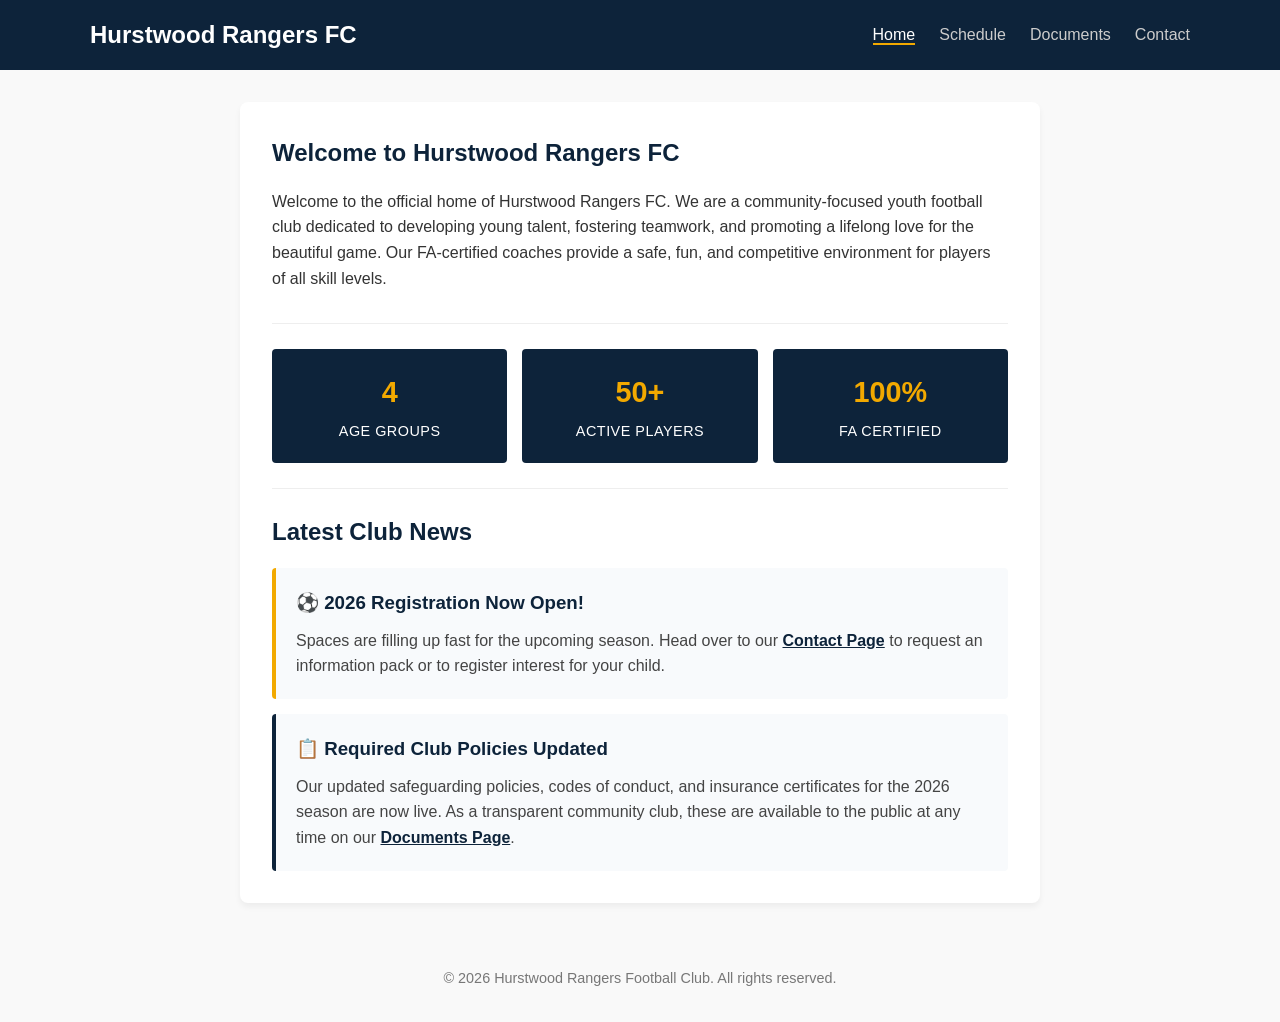
==== index.html @ cb25db28 "first commit" ====
<!DOCTYPE html>
<html lang="en">
<head>
    <meta charset="UTF-8">
    <meta name="viewport" content="width=device-width, initial-scale=1.0">
    <title>Home | Hurstwood Rangers FC</title>
    <link rel="stylesheet" href="style.css">
</head>
<body>

    <header>
        <nav>
            <div class="logo">Hurstwood Rangers FC</div>
            <ul class="nav-links">
                <li><a href="index.html" class="active">Home</a></li>
                <li><a href="schedule.html">Schedule</a></li>
                <li><a href="documents.html">Documents</a></li>
                <li><a href="contact.html">Contact</a></li>
            </ul>
        </nav>
    </header>

    <main class="container">
        
        <section class="intro">
            <h1>Welcome to Hurstwood Rangers FC</h1>
            <p>Welcome to the official home of Hurstwood Rangers FC. We are a community-focused youth football club dedicated to developing young talent, fostering teamwork, and promoting a lifelong love for the beautiful game. Our FA-certified coaches provide a safe, fun, and competitive environment for players of all skill levels.</p>
        </section>

        <hr>

        <section style="display: flex; gap: 15px; justify-content: space-between; margin: 25px 0; flex-wrap: wrap;">
            <div style="background: #0d233a; color: white; padding: 20px; border-radius: 4px; flex: 1; min-width: 150px; text-align: center;">
                <h3 style="color: #f2a900; margin: 0 0 5px 0; font-size: 1.8rem;">4</h3>
                <p style="margin: 0; font-size: 0.9rem; text-transform: uppercase; letter-spacing: 0.5px;">Age Groups</p>
            </div>
            <div style="background: #0d233a; color: white; padding: 20px; border-radius: 4px; flex: 1; min-width: 150px; text-align: center;">
                <h3 style="color: #f2a900; margin: 0 0 5px 0; font-size: 1.8rem;">50+</h3>
                <p style="margin: 0; font-size: 0.9rem; text-transform: uppercase; letter-spacing: 0.5px;">Active Players</p>
            </div>
            <div style="background: #0d233a; color: white; padding: 20px; border-radius: 4px; flex: 1; min-width: 150px; text-align: center;">
                <h3 style="color: #f2a900; margin: 0 0 5px 0; font-size: 1.8rem;">100%</h3>
                <p style="margin: 0; font-size: 0.9rem; text-transform: uppercase; letter-spacing: 0.5px;">FA Certified</p>
            </div>
        </section>

        <hr>

        <section>
            <h2>Latest Club News</h2>
            
            <div style="background: #f8fafc; padding: 20px; border-radius: 4px; margin-bottom: 15px; border-left: 4px solid #f2a900;">
                <h3 style="margin: 0 0 10px 0; color: #0d233a;">⚽ 2026 Registration Now Open!</h3>
                <p style="margin: 0; color: #444;">Spaces are filling up fast for the upcoming season. Head over to our <a href="contact.html" style="color: #0d233a; font-weight: bold;">Contact Page</a> to request an information pack or to register interest for your child.</p>
            </div>
            
            <div style="background: #f8fafc; padding: 20px; border-radius: 4px; border-left: 4px solid #0d233a;">
                <h3 style="margin: 0 0 10px 0; color: #0d233a;">📋 Required Club Policies Updated</h3>
                <p style="margin: 0; color: #444;">Our updated safeguarding policies, codes of conduct, and insurance certificates for the 2026 season are now live. As a transparent community club, these are available to the public at any time on our <a href="documents.html" style="color: #0d233a; font-weight: bold;">Documents Page</a>.</p>
            </div>
        </section>

    </main>

  <footer>
        <p>&copy; 2026 Hurstwood Rangers Football Club. All rights reserved.</p>
    </footer>

</body>
</html>
---- style.css ----
/* Basic Reset & Fonts */
* {
    margin: 0;
    padding: 0;
    box-sizing: border-box;
}
body {
    font-family: 'Segoe UI', Tahoma, Geneva, Verdana, sans-serif;
    line-height: 1.6;
    color: #333;
    background-color: #f9f9f9;
}

/* Navigation */
header {
    background-color: #0d233a; /* Deep sports blue */
    color: white;
    padding: 1rem 2rem;
}
nav {
    display: flex;
    justify-content: space-between;
    align-items: center;
    max-width: 1100px;
    margin: 0 auto;
}
.logo {
    font-size: 1.5rem;
    font-weight: bold;
}
.nav-links {
    list-style: none;
    display: flex;
    gap: 1.5rem;
}
.nav-links a {
    color: #ccc;
    text-decoration: none;
    font-weight: 500;
}
.nav-links a:hover, .nav-links a.active {
    color: white;
    border-bottom: 2px solid #f2a900; /* Team Gold accent */
}

/* Main Layout */
.container {
    max-width: 800px;
    margin: 2rem auto;
    padding: 0 1rem;
    background: white;
    padding: 2rem;
    border-radius: 8px;
    box-shadow: 0 4px 6px rgba(0,0,0,0.05);
}
.intro {
    margin-bottom: 2rem;
}
h1, h2 {
    color: #0d233a;
    margin-bottom: 1rem;
}
h2 {
    margin-top: 1.5rem;
}
hr {
    border: 0;
    height: 1px;
    background: #eee;
    margin: 1.5rem 0;
}

/* Document List Styling */
.doc-list {
    list-style: none;
    margin-bottom: 2rem;
}
.doc-list li {
    display: flex;
    justify-content: space-between;
    align-items: center;
    padding: 1rem;
    background: #f8fafc;
    margin-bottom: 0.5rem;
    border-left: 4px solid #0d233a;
    border-radius: 4px;
}
.download-btn {
    background-color: #0d233a;
    color: white;
    text-decoration: none;
    padding: 0.5rem 1rem;
    border-radius: 4px;
    font-size: 0.9rem;
    transition: background 0.2s;
}
.download-btn:hover {
    background-color: #f2a900;
    color: #0d233a;
}

/* Footer */
footer {
    text-align: center;
    padding: 2rem;
    font-size: 0.9rem;
    color: #777;
}
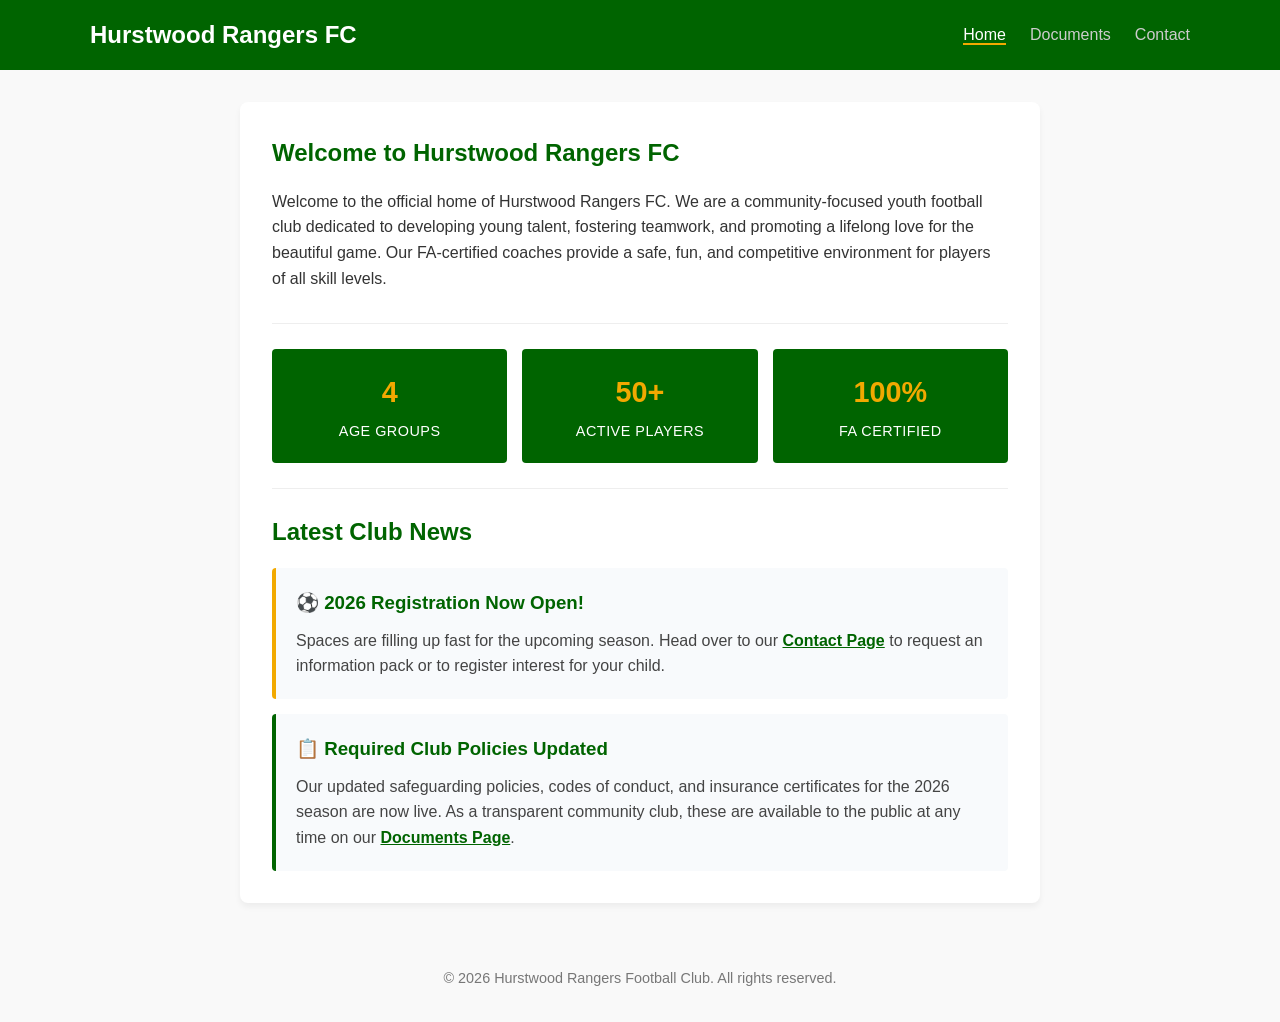
==== commit d4c5a346: "Removed Schedule and change colours to green across the bord." ====
--- a/index.html
+++ b/index.html
@@ -13,7 +13,6 @@
             <div class="logo">Hurstwood Rangers FC</div>
             <ul class="nav-links">
                 <li><a href="index.html" class="active">Home</a></li>
-                <li><a href="schedule.html">Schedule</a></li>
                 <li><a href="documents.html">Documents</a></li>
                 <li><a href="contact.html">Contact</a></li>
             </ul>
@@ -30,15 +29,15 @@
         <hr>
 
         <section style="display: flex; gap: 15px; justify-content: space-between; margin: 25px 0; flex-wrap: wrap;">
-            <div style="background: #0d233a; color: white; padding: 20px; border-radius: 4px; flex: 1; min-width: 150px; text-align: center;">
+            <div style="background: #006400; color: white; padding: 20px; border-radius: 4px; flex: 1; min-width: 150px; text-align: center;">
                 <h3 style="color: #f2a900; margin: 0 0 5px 0; font-size: 1.8rem;">4</h3>
                 <p style="margin: 0; font-size: 0.9rem; text-transform: uppercase; letter-spacing: 0.5px;">Age Groups</p>
             </div>
-            <div style="background: #0d233a; color: white; padding: 20px; border-radius: 4px; flex: 1; min-width: 150px; text-align: center;">
+            <div style="background: #006400; color: white; padding: 20px; border-radius: 4px; flex: 1; min-width: 150px; text-align: center;">
                 <h3 style="color: #f2a900; margin: 0 0 5px 0; font-size: 1.8rem;">50+</h3>
                 <p style="margin: 0; font-size: 0.9rem; text-transform: uppercase; letter-spacing: 0.5px;">Active Players</p>
             </div>
-            <div style="background: #0d233a; color: white; padding: 20px; border-radius: 4px; flex: 1; min-width: 150px; text-align: center;">
+            <div style="background: #006400; color: white; padding: 20px; border-radius: 4px; flex: 1; min-width: 150px; text-align: center;">
                 <h3 style="color: #f2a900; margin: 0 0 5px 0; font-size: 1.8rem;">100%</h3>
                 <p style="margin: 0; font-size: 0.9rem; text-transform: uppercase; letter-spacing: 0.5px;">FA Certified</p>
             </div>
@@ -50,13 +49,13 @@
             <h2>Latest Club News</h2>
             
             <div style="background: #f8fafc; padding: 20px; border-radius: 4px; margin-bottom: 15px; border-left: 4px solid #f2a900;">
-                <h3 style="margin: 0 0 10px 0; color: #0d233a;">⚽ 2026 Registration Now Open!</h3>
-                <p style="margin: 0; color: #444;">Spaces are filling up fast for the upcoming season. Head over to our <a href="contact.html" style="color: #0d233a; font-weight: bold;">Contact Page</a> to request an information pack or to register interest for your child.</p>
+                <h3 style="margin: 0 0 10px 0; color: #006400;">⚽ 2026 Registration Now Open!</h3>
+                <p style="margin: 0; color: #444;">Spaces are filling up fast for the upcoming season. Head over to our <a href="contact.html" style="color: #006400; font-weight: bold;">Contact Page</a> to request an information pack or to register interest for your child.</p>
             </div>
             
-            <div style="background: #f8fafc; padding: 20px; border-radius: 4px; border-left: 4px solid #0d233a;">
-                <h3 style="margin: 0 0 10px 0; color: #0d233a;">📋 Required Club Policies Updated</h3>
-                <p style="margin: 0; color: #444;">Our updated safeguarding policies, codes of conduct, and insurance certificates for the 2026 season are now live. As a transparent community club, these are available to the public at any time on our <a href="documents.html" style="color: #0d233a; font-weight: bold;">Documents Page</a>.</p>
+            <div style="background: #f8fafc; padding: 20px; border-radius: 4px; border-left: 4px solid #006400;">
+                <h3 style="margin: 0 0 10px 0; color: #006400;">📋 Required Club Policies Updated</h3>
+                <p style="margin: 0; color: #444;">Our updated safeguarding policies, codes of conduct, and insurance certificates for the 2026 season are now live. As a transparent community club, these are available to the public at any time on our <a href="documents.html" style="color: #006400; font-weight: bold;">Documents Page</a>.</p>
             </div>
         </section>
 
--- a/style.css
+++ b/style.css
@@ -13,7 +13,7 @@
 
 /* Navigation */
 header {
-    background-color: #0d233a; /* Deep sports blue */
+    background-color: #006400; /* Deep sports green */
     color: white;
     padding: 1rem 2rem;
 }
@@ -57,7 +57,7 @@
     margin-bottom: 2rem;
 }
 h1, h2 {
-    color: #0d233a;
+    color: #006400;
     margin-bottom: 1rem;
 }
 h2 {
@@ -82,11 +82,11 @@
     padding: 1rem;
     background: #f8fafc;
     margin-bottom: 0.5rem;
-    border-left: 4px solid #0d233a;
+    border-left: 4px solid #006400;
     border-radius: 4px;
 }
 .download-btn {
-    background-color: #0d233a;
+    background-color: #006400;
     color: white;
     text-decoration: none;
     padding: 0.5rem 1rem;
@@ -96,7 +96,7 @@
 }
 .download-btn:hover {
     background-color: #f2a900;
-    color: #0d233a;
+    color: #006400;
 }
 
 /* Footer */
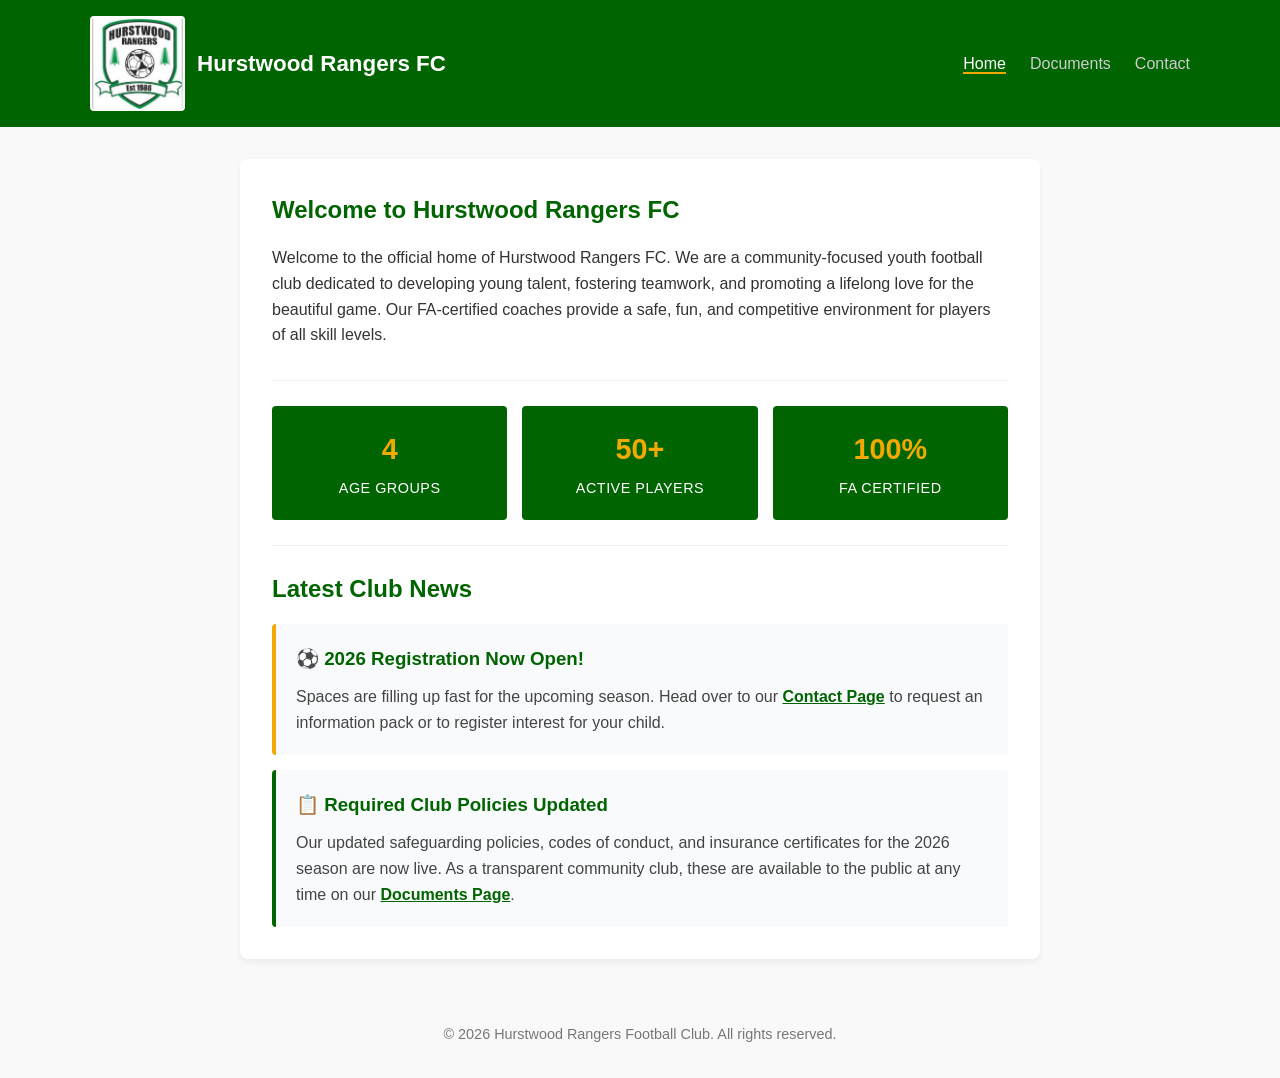
==== commit 79ff0c46: "Added a logo into the header of each page" ====
--- a/index.html
+++ b/index.html
@@ -3,14 +3,17 @@
 <head>
     <meta charset="UTF-8">
     <meta name="viewport" content="width=device-width, initial-scale=1.0">
-    <title>Home | Hurstwood Rangers FC</title>
+    <title>Home - Hurstwood Rangers FC</title>
     <link rel="stylesheet" href="style.css">
 </head>
 <body>
 
     <header>
         <nav>
-            <div class="logo">Hurstwood Rangers FC</div>
+            <div class="logo-container">
+                <img src="logo.jpg" alt="Hurstwood Rangers FC Logo" class="club-logo">
+                <span class="logo-text">Hurstwood Rangers FC</span>
+            </div>            
             <ul class="nav-links">
                 <li><a href="index.html" class="active">Home</a></li>
                 <li><a href="documents.html">Documents</a></li>
--- a/style.css
+++ b/style.css
@@ -105,4 +105,25 @@
     padding: 2rem;
     font-size: 0.9rem;
     color: #777;
+}
+
+/* Logo Styling Rules */
+.logo-container {
+    display: flex;
+    align-items: center;
+    gap: 12px;
+}
+
+.club-logo {
+    height: 95px;       /* Keeps the height neat in the nav bar */
+    width: auto;        /* Preserves the shield ratio */
+    border-radius: 4px; /* Optional slight smooth edges */
+    background: white;  /* Gives it a clean backing if nav is dark */
+    padding: 2px;
+}
+
+.logo-text {
+    font-size: 1.4rem;
+    font-weight: bold;
+    color: white;
 }
